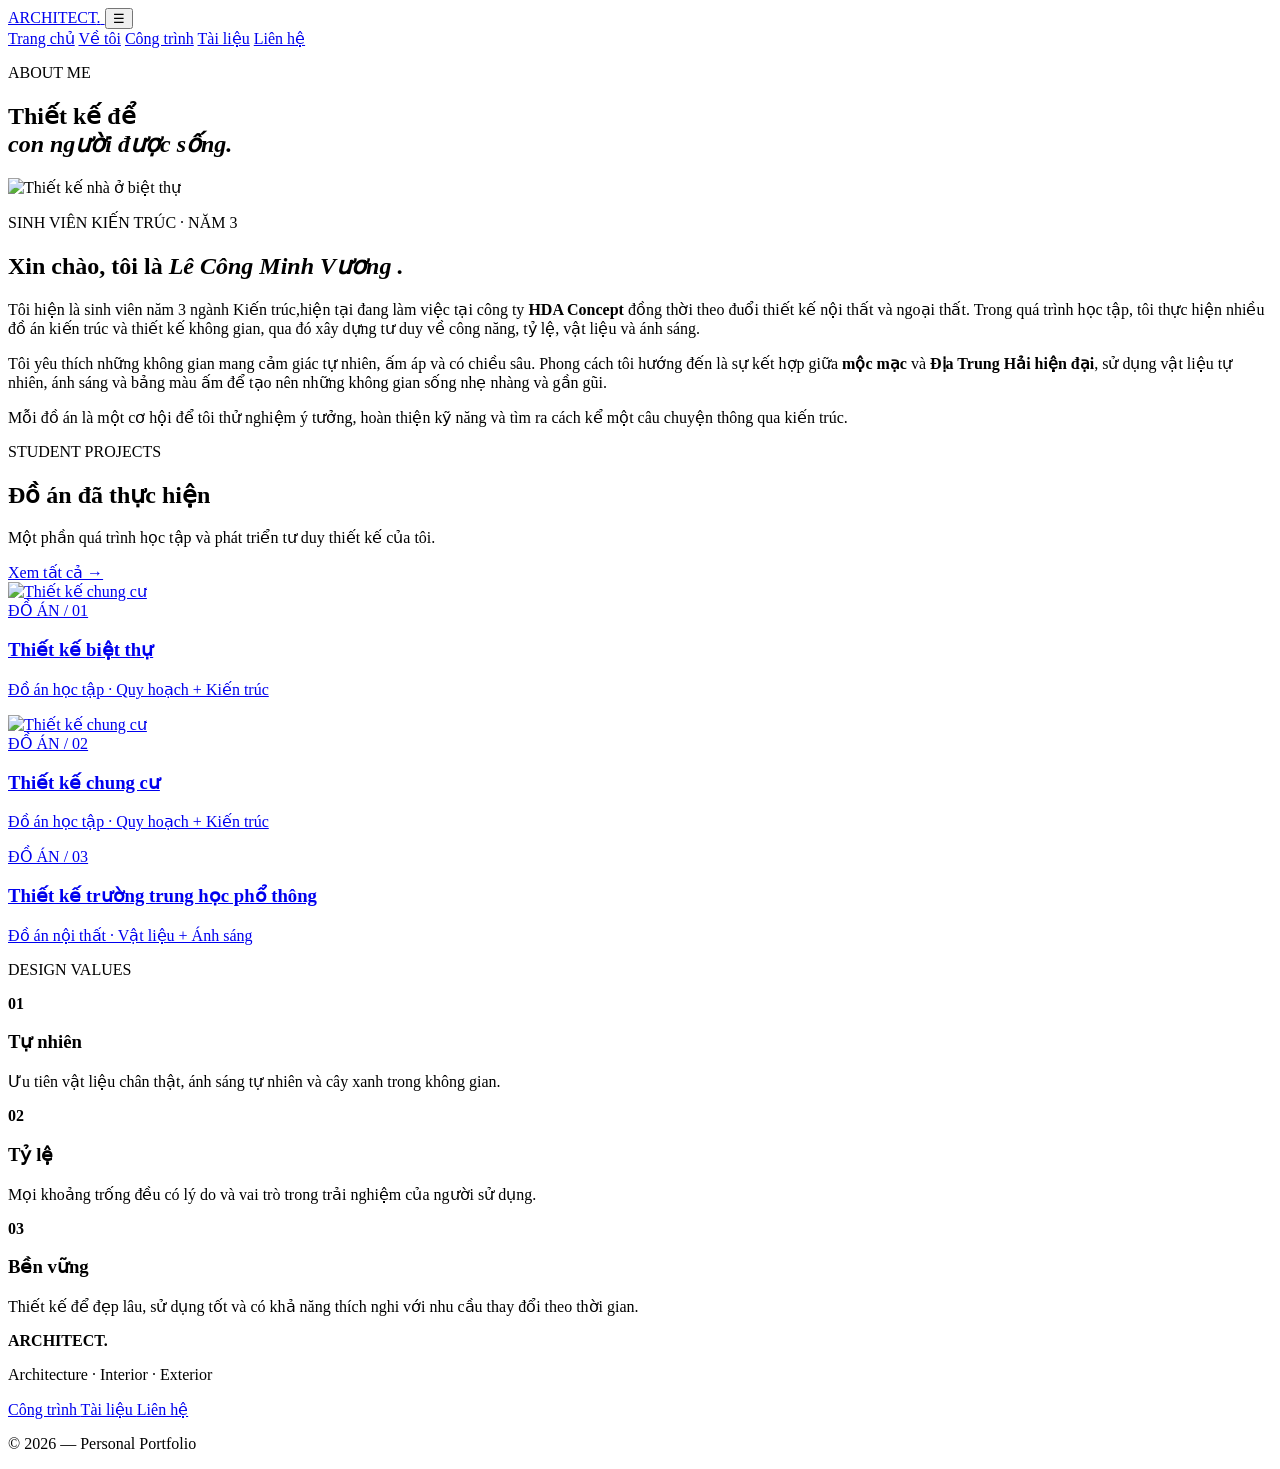
==== about.html @ 6e738398 "Add files via upload" ====
<!DOCTYPE html>
<html lang="vi">
<head>
  <meta charset="UTF-8">
  <meta name="viewport" content="width=device-width, initial-scale=1.0">
  <title>Về tôi — ARCHITECT</title>

  <link rel="preconnect" href="https://fonts.googleapis.com">
  <link rel="preconnect" href="https://fonts.gstatic.com" crossorigin>
  <link href="https://fonts.googleapis.com/css2?family=DM+Sans:wght@400;500;600&family=Playfair+Display:wght@400;500;600&display=swap" rel="stylesheet">

  <link rel="stylesheet" href="css/style.css">
</head>

<body>

<header class="site-header">

  <a class="brand" href="index.html">
    ARCHITECT<span>.</span>
  </a>

  <button class="menu-toggle">☰</button>

  <nav>
    <a href="index.html">Trang chủ</a>
    <a href="about.html" class="active">Về tôi</a>
    <a href="projects.html">Công trình</a>
    <a href="documents.html">Tài liệu</a>
    <a href="contact.html">Liên hệ</a>
  </nav>

</header>


<main>

<!-- =========================
     ABOUT HERO
========================= -->

<section class="page-hero">

  <p class="eyebrow">
    ABOUT ME
  </p>

  <h1>
    Thiết kế để<br>
    <em>con người được sống.</em>
  </h1>

</section>


<!-- =========================
     GIỚI THIỆU
========================= -->

<section class="about-layout section">

  <div class="image image-4">
  <img src="images/anh-chan-dung.png" alt="Thiết kế nhà ở biệt thự">
</div>


  <div>

    <p class="eyebrow">
      SINH VIÊN KIẾN TRÚC · NĂM 3
    </p>

    <h2>
      Xin chào, tôi là
      <em>Lê Công Minh Vương .</em>
    </h2>


    <p>
      Tôi hiện là sinh viên năm 3 ngành Kiến trúc,hiện tại đang làm việc tại công ty <strong>HDA Concept</strong>
      đồng thời theo đuổi thiết kế nội thất và ngoại thất.
      Trong quá trình học tập, tôi thực hiện nhiều đồ án
      kiến trúc và thiết kế không gian, qua đó xây dựng
      tư duy về công năng, tỷ lệ, vật liệu và ánh sáng.
    </p>


    <p>
      Tôi yêu thích những không gian mang cảm giác tự nhiên,
      ấm áp và có chiều sâu. Phong cách tôi hướng đến là
      sự kết hợp giữa <strong>mộc mạc</strong> và
      <strong>Địa Trung Hải hiện đại</strong>, sử dụng
      vật liệu tự nhiên, ánh sáng và bảng màu ấm để tạo
      nên những không gian sống nhẹ nhàng và gần gũi.
    </p>


    <p>
      Mỗi đồ án là một cơ hội để tôi thử nghiệm ý tưởng,
      hoàn thiện kỹ năng và tìm ra cách kể một câu chuyện
      thông qua kiến trúc.
    </p>


 
    </div>

  </div>

</section>



<!-- =========================
     ĐỒ ÁN ĐÃ THỰC HIỆN
========================= -->

<section class="academic-projects section">

  <p class="eyebrow">
    STUDENT PROJECTS
  </p>


  <div class="section-head">

    <div>

      <h2>
        Đồ án đã thực hiện
      </h2>

      <p class="page-lead">
        Một phần quá trình học tập và phát triển
        tư duy thiết kế của tôi.
      </p>

    </div>


    <a class="text-link" href="projects.html">
      Xem tất cả →
    </a>

  </div>



  <!-- DANH SÁCH ĐỒ ÁN -->

  <div class="academic-grid">


    <!-- ĐỒ ÁN 01 -->

    <a class="academic-card" href="academic-01.html">
          <div class="image image-4">
  <img src="images-doan/anh-3.png" alt="Thiết kế chung cư">
</div>

      <div class="academic-info">

        <span>
          ĐỒ ÁN / 01
        </span>

        <h3>
          Thiết kế biệt thự
        </h3>

        <p>
          Đồ án học tập · Quy hoạch + Kiến trúc
        </p>

      </div>

    </a>

     

    <!-- ĐỒ ÁN 02 -->

    <a class="academic-card" href="academic-02.html">

      <div class="image image-4">
  <img src="images-doan/phoi-canh-chung-cu.jpeg" alt="Thiết kế chung cư">
</div>

      <div class="academic-info">

        <span>
          ĐỒ ÁN / 02
        </span>

        <h3>
          Thiết kế chung cư
        </h3>

        <p>
          Đồ án học tập · Quy hoạch + Kiến trúc
        </p>

      </div>

    </a>



    <!-- ĐỒ ÁN 03 -->

    <a class="academic-card" href="academic-01.html">

      <div class="image image-3">
      </div>

      <div class="academic-info">

        <span>
          ĐỒ ÁN / 03
        </span>

        <h3>
          Thiết kế trường trung học phổ thông
        </h3>

        <p>
          Đồ án nội thất · Vật liệu + Ánh sáng
        </p>

      </div>

    </a>

  </div>






<!-- =========================
     GIÁ TRỊ THIẾT KẾ
========================= -->

<section class="values section">

  <p class="eyebrow">
    DESIGN VALUES
  </p>


  <div class="value-grid">


    <article>

      <b>01</b>

      <h3>
        Tự nhiên
      </h3>

      <p>
        Ưu tiên vật liệu chân thật,
        ánh sáng tự nhiên và cây xanh
        trong không gian.
      </p>

    </article>



    <article>

      <b>02</b>

      <h3>
        Tỷ lệ
      </h3>

      <p>
        Mọi khoảng trống đều có lý do
        và vai trò trong trải nghiệm
        của người sử dụng.
      </p>

    </article>



    <article>

      <b>03</b>

      <h3>
        Bền vững
      </h3>

      <p>
        Thiết kế để đẹp lâu, sử dụng tốt
        và có khả năng thích nghi với
        nhu cầu thay đổi theo thời gian.
      </p>

    </article>


  </div>

</section>

</main>



<!-- =========================
     FOOTER
========================= -->

<footer>

  <div>

    <strong>
      ARCHITECT<span>.</span>
    </strong>

    <p>
      Architecture · Interior · Exterior
    </p>

  </div>


  <div class="footer-links">

    <a href="projects.html">
      Công trình
    </a>

    <a href="documents.html">
      Tài liệu
    </a>

    <a href="contact.html">
      Liên hệ
    </a>

  </div>


  <p>
    © 2026 — Personal Portfolio
  </p>

</footer>


<script src="js/script.js"></script>

</body>
</html>
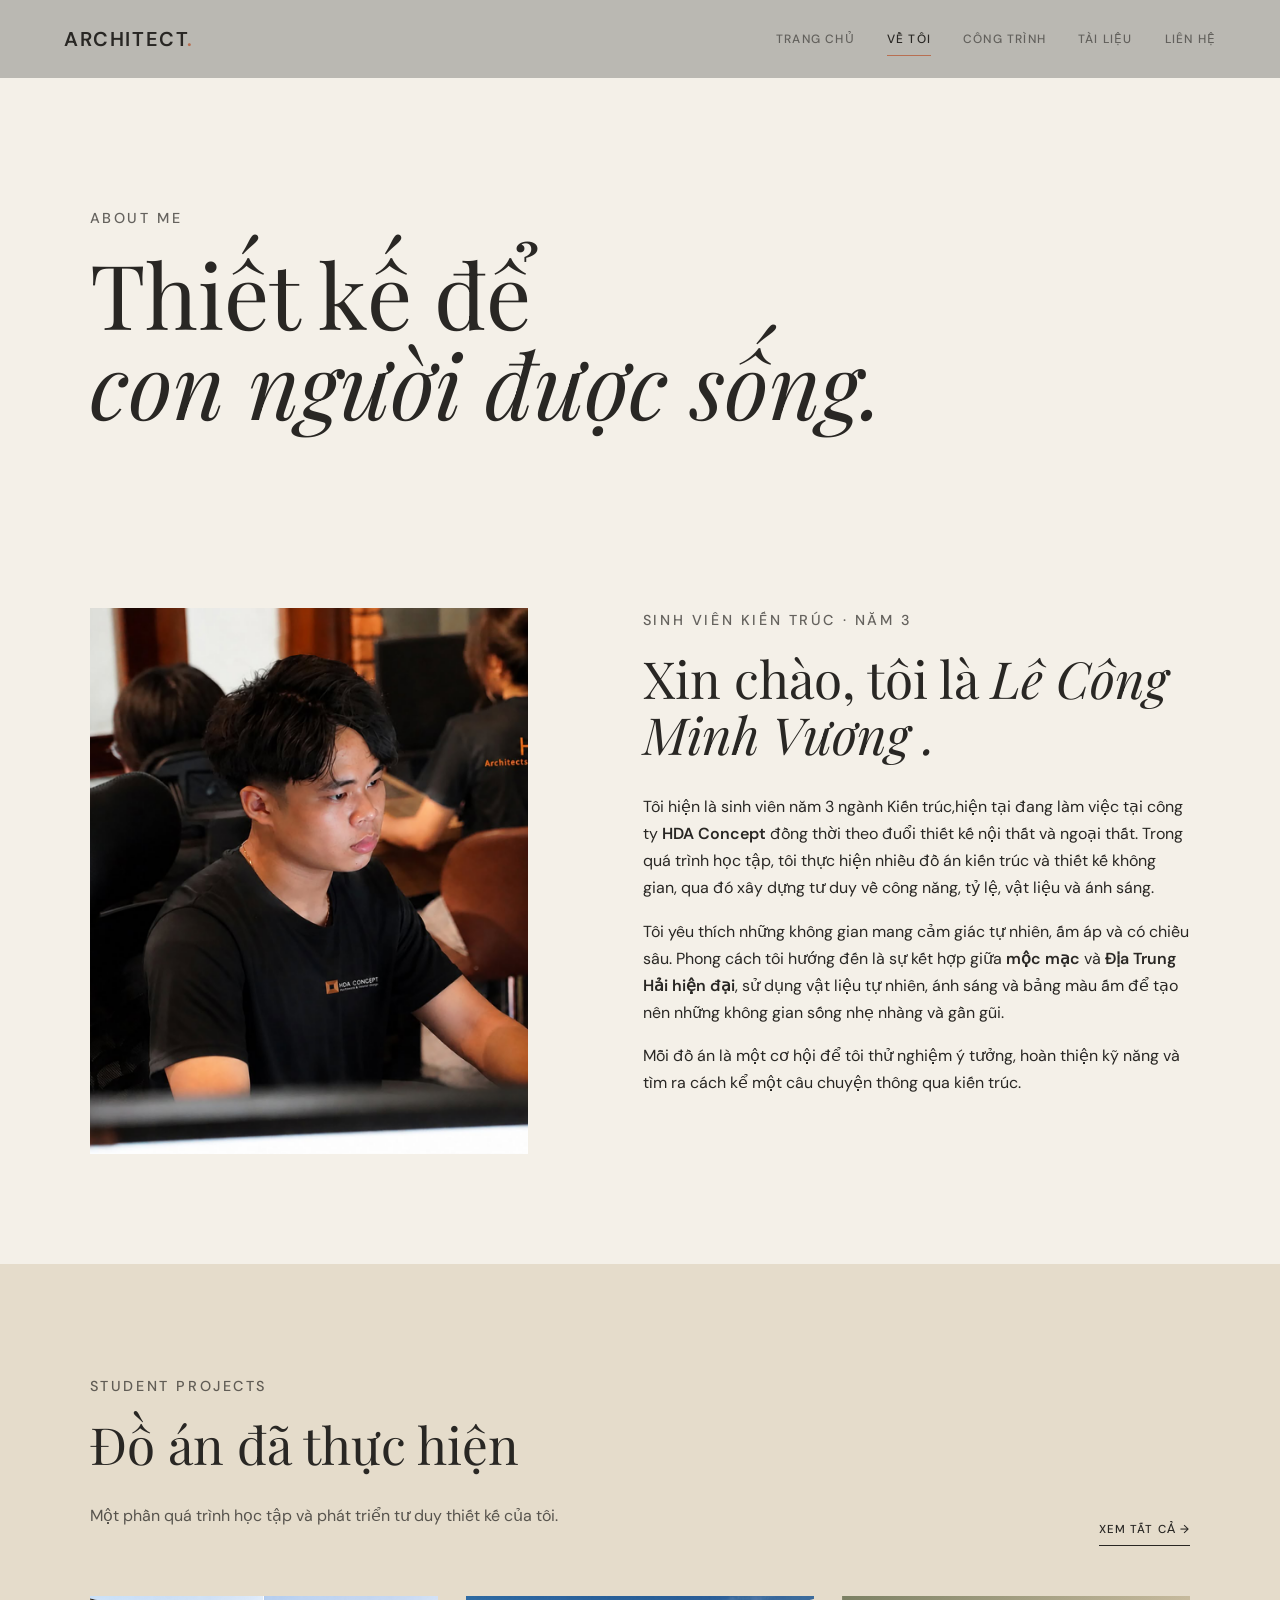
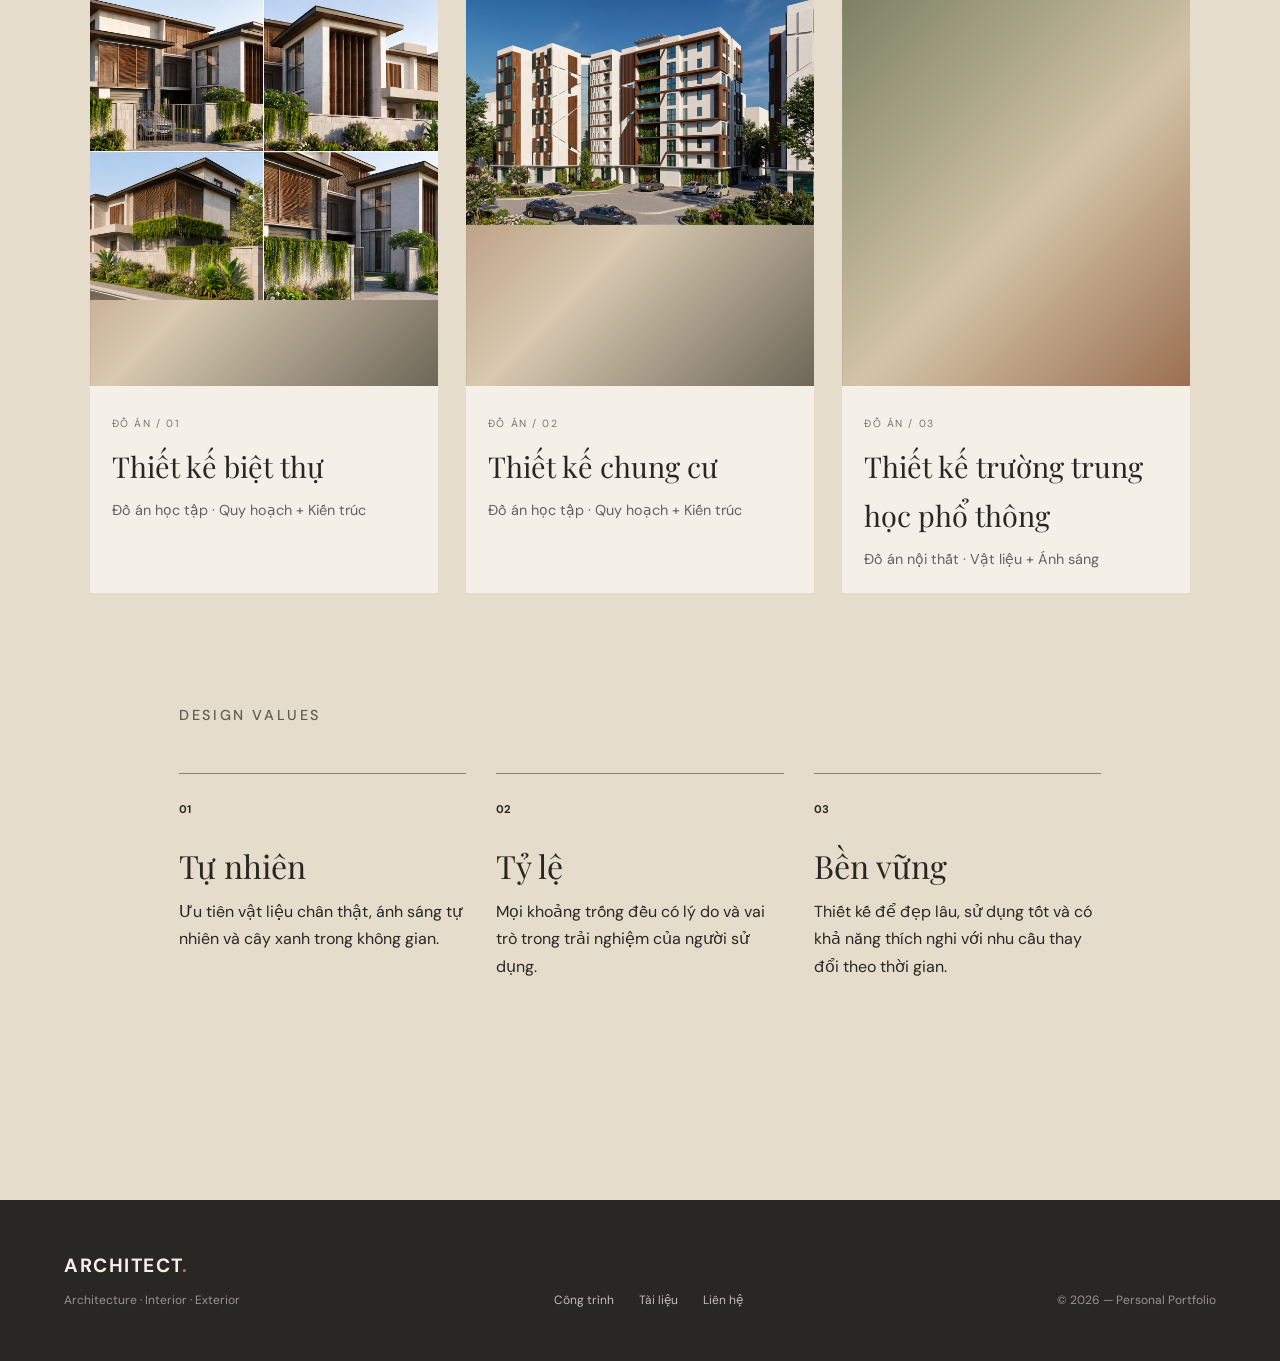
==== commit c7d970ef: "Add files via upload" ====
--- a/about.html
+++ b/about.html
@@ -1,6 +1,19 @@
 <!DOCTYPE html>
 <html lang="vi">
 <head>
+  <!-- Google tag (gtag.js) -->
+<script async src="https://www.googletagmanager.com/gtag/js?id=G-ZCTZKC4E77"></script>
+<script>
+    window.dataLayer = window.dataLayer || [];
+
+    function gtag() {
+        dataLayer.push(arguments);
+    }
+
+    gtag('js', new Date());
+
+    gtag('config', 'G-ZCTZKC4E77');
+</script>
   <meta charset="UTF-8">
   <meta name="viewport" content="width=device-width, initial-scale=1.0">
   <title>Về tôi — ARCHITECT</title>
--- a/css/style.css
+++ b/css/style.css
@@ -0,0 +1,2643 @@
+/* =========================================================
+   ARCHITECT PERSONAL PORTFOLIO
+   Responsive CSS
+   Mobile / Tablet / Laptop / Desktop
+   ========================================================= */
+
+
+/* =========================================================
+   01. RESET
+   ========================================================= */
+
+*,
+*::before,
+*::after {
+  box-sizing: border-box;
+}
+
+html {
+  scroll-behavior: smooth;
+  -webkit-text-size-adjust: 100%;
+}
+
+body {
+  margin: 0;
+  padding: 0;
+
+  background: #f4f0e8;
+  color: #292724;
+
+  font-family: "DM Sans", sans-serif;
+  font-size: 16px;
+  line-height: 1.7;
+
+  overflow-x: hidden;
+}
+
+img {
+  display: block;
+  max-width: 100%;
+}
+
+a {
+  color: inherit;
+  text-decoration: none;
+}
+
+button,
+input,
+textarea {
+  font: inherit;
+}
+
+button {
+  cursor: pointer;
+}
+
+::selection {
+  background: #b86f52;
+  color: #ffffff;
+}
+
+
+/* =========================================================
+   02. GLOBAL CONTAINER
+   ========================================================= */
+
+.section {
+  width: 100%;
+  max-width: 1600px;
+  margin: 0 auto;
+
+  padding: 110px 7vw;
+}
+
+
+/* =========================================================
+   03. HEADER
+   ========================================================= */
+
+.site-header {
+  width: 100%;
+  height: 78px;
+
+  padding: 0 5vw;
+
+  display: flex;
+  align-items: center;
+  justify-content: space-between;
+
+  background: #bab8b2;
+
+  position: relative;
+  z-index: 1000;
+}
+
+.brand {
+  font-family: "DM Sans", sans-serif;
+  font-size: 1.25rem;
+  font-weight: 600;
+
+  letter-spacing: 0.08em;
+  white-space: nowrap;
+}
+
+.brand span {
+  color: #b86f52;
+}
+
+.site-header nav {
+  display: flex;
+  align-items: center;
+  gap: 32px;
+}
+
+.site-header nav a {
+  position: relative;
+
+  font-size: 0.75rem;
+  font-weight: 500;
+
+  text-transform: uppercase;
+  letter-spacing: 0.1em;
+
+  opacity: 0.6;
+
+  transition:
+    opacity 0.3s ease,
+    color 0.3s ease;
+}
+
+.site-header nav a::after {
+  content: "";
+
+  position: absolute;
+  left: 0;
+  bottom: -7px;
+
+  width: 0;
+  height: 1px;
+
+  background: #b86f52;
+
+  transition: width 0.3s ease;
+}
+
+.site-header nav a:hover,
+.site-header nav a.active {
+  opacity: 1;
+}
+
+.site-header nav a:hover::after,
+.site-header nav a.active::after {
+  width: 100%;
+}
+
+.menu-toggle {
+  display: none;
+
+  border: 0;
+  background: transparent;
+
+  color: #292724;
+
+  font-size: 1.6rem;
+
+  padding: 5px;
+}
+
+
+/* =========================================================
+   04. TYPOGRAPHY
+   ========================================================= */
+
+h1,
+h2,
+h3,
+p {
+  margin-top: 0;
+}
+
+h1,
+h2,
+h3 {
+  font-weight: 400;
+}
+
+h2 {
+  font-family: "Playfair Display", serif;
+}
+
+.eyebrow {
+  margin-bottom: 18px;
+
+  font-size: 0.9rem;
+  font-weight: 500;
+
+  letter-spacing: 0.18em;
+  text-transform: uppercase;
+
+  opacity: 0.7;
+  
+}
+
+
+/* =========================================================
+   05. BUTTON
+   ========================================================= */
+
+.button {
+  display: inline-flex;
+  align-items: center;
+  justify-content: center;
+  gap: 28px;
+
+  min-height: 48px;
+
+  padding: 13px 20px;
+
+  border: 1px solid #292724;
+
+  font-size: 0.7rem;
+  font-weight: 500;
+
+  letter-spacing: 0.1em;
+  text-transform: uppercase;
+
+  transition:
+    transform 0.3s ease,
+    background 0.3s ease,
+    color 0.3s ease;
+}
+
+.button:hover {
+  transform: translateY(-3px);
+}
+
+.button.dark {
+  background: #292724;
+  color: #ffffff;
+}
+
+.button.dark:hover {
+  background: #b86f52;
+  border-color: #b86f52;
+}
+
+.button.light {
+  color: #ffffff;
+  border-color: rgba(255, 255, 255, 0.7);
+}
+
+.button.light:hover {
+  background: #ffffff;
+  color: #292724;
+}
+
+
+/* =========================================================
+   06. TEXT LINK
+   ========================================================= */
+
+.text-link {
+  display: inline-block;
+
+  padding-bottom: 5px;
+
+  border-bottom: 1px solid #292724;
+
+  font-size: 0.72rem;
+  font-weight: 500;
+
+  letter-spacing: 0.1em;
+  text-transform: uppercase;
+
+  transition:
+    color 0.3s ease,
+    border-color 0.3s ease;
+}
+
+.text-link:hover {
+  color: #b86f52;
+  border-color: #b86f52;
+}
+
+
+/* =========================================================
+   07. HOME HERO
+   ========================================================= */
+
+.hero {
+  width: 100%;
+  min-height: calc(100svh - 78px);
+
+  position: relative;
+
+  display: flex;
+  align-items: flex-end;
+
+  overflow: hidden;
+
+  background-image:
+    linear-gradient(
+      rgba(35, 30, 24, 0.38),
+      rgba(35, 30, 24, 0.38)
+    ),
+    url("../images/anh-bia.png");
+
+  background-size: cover;
+  background-position: center center;
+  background-repeat: no-repeat;
+}
+
+.hero::before {
+  content: "";
+
+  position: absolute;
+  inset: 0;
+
+  background:
+    radial-gradient(
+      circle at 75% 35%,
+      rgba(255,255,255,0.18),
+      transparent 30%
+    );
+}
+
+.hero::after {
+  content: "";
+
+  position: absolute;
+  inset: 0;
+
+  background:
+    linear-gradient(
+      90deg,
+      rgba(20,18,15,0.58),
+      rgba(20,18,15,0.1) 70%
+    );
+}
+
+.hero-overlay {
+  position: absolute;
+  inset: 0;
+}
+
+.hero-content {
+  position: relative;
+  z-index: 2;
+
+  width: min(850px, 100%);
+
+  padding:
+    clamp(60px, 9vw, 140px)
+    7vw;
+    text-align: center;
+    line-height: 1.35 !important;
+  letter-spacing: -0.02em;
+  text-align: center;
+}
+
+.hero-content .eyebrow {
+  color: #ffffff;
+}
+
+.hero h1 {
+  margin-bottom: 28px;
+
+  font-family: "Playfair Display", serif;
+
+  font-size: clamp(
+    3.2rem,
+    7vw,
+    7rem
+  );
+
+  line-height: 0.98;
+
+  color: #ffffff;
+}
+
+.hero h1 em {
+  font-style: italic;
+}
+
+.hero-text {
+  max-width: 560px;
+
+  margin-bottom: 34px;
+
+  color: #ffffff;
+
+  font-size: clamp(
+    0.95rem,
+    1.5vw,
+    1.08rem
+  );
+   text-align: center;
+}
+
+.hero-scroll {
+  position: absolute;
+  right: 5vw;
+  bottom: 35px;
+
+  z-index: 3;
+
+  color: #ffffff;
+
+  font-size: 0.62rem;
+
+  letter-spacing: 0.15em;
+}
+
+
+/* =========================================================
+   08. INTRO
+   ========================================================= */
+
+.intro {
+  display: grid;
+
+  grid-template-columns:
+    minmax(0, 1.3fr)
+    minmax(280px, 0.8fr);
+
+  gap: clamp(50px, 10vw, 150px);
+}
+
+.intro h2 {
+  margin-bottom: 0;
+
+  font-size: clamp(
+    2.3rem,
+    4vw,
+    4.5rem
+  );
+
+  line-height: 1.1;
+}
+
+.intro-copy {
+  padding-top: 40px;
+}
+
+.intro-copy p {
+  max-width: 540px;
+
+  font-size: 1rem;
+}
+
+
+/* =========================================================
+   09. SECTION HEADER
+   ========================================================= */
+
+.section-head {
+  display: flex;
+  align-items: flex-end;
+  justify-content: space-between;
+
+  gap: 30px;
+
+  margin-bottom: 50px;
+}
+
+.section-head h2 {
+  margin-bottom: 0;
+
+  font-size: clamp(
+    2.2rem,
+    4vw,
+    4rem
+  );
+
+  line-height: 1.1;
+}
+
+
+/* =========================================================
+   10. PROJECT CARDS
+   ========================================================= */
+
+.project-grid {
+  display: grid;
+
+  grid-template-columns:
+    minmax(0, 1.4fr)
+    minmax(260px, 0.8fr);
+
+  gap: 50px 28px;
+}
+
+.project-card {
+  display: block;
+
+  overflow: hidden;
+}
+
+.project-card.large {
+  grid-row: span 2;
+}
+
+.image {
+  width: 100%;
+  min-height: 380px;
+
+  background-size: cover;
+  background-position: center;
+
+  transition:
+    transform 0.7s ease;
+}
+
+.project-card:hover .image,
+.portfolio-card:hover .image,
+.academic-card:hover .image {
+  transform: scale(1.025);
+}
+
+.project-card.large .image {
+  min-height: 700px;
+}
+
+.image-1 {
+  background-image:
+    linear-gradient(
+      135deg,
+      #6b6255,
+      #c9b79c 55%,
+      #8d775e
+    );
+}
+
+.image-2 {
+  background-image:
+    linear-gradient(
+      135deg,
+      #d6c6aa,
+      #9c856c 55%,
+      #51493f
+    );
+}
+
+.image-3 {
+  background-image:
+    linear-gradient(
+      135deg,
+      #7b8063,
+      #d3c4a7 55%,
+      #9b6f51
+    );
+}
+
+.image-4 {
+  background-image:
+    linear-gradient(
+      135deg,
+      #9c7054,
+      #d8c9b0 55%,
+      #6d6658
+    );
+}
+
+.project-info {
+  padding: 18px 0;
+}
+
+.project-info span {
+  font-size: 0.65rem;
+  letter-spacing: 0.15em;
+  opacity: 0.6;
+}
+
+.project-info h3 {
+  margin: 5px 0;
+
+  font-family: "Playfair Display", serif;
+
+  font-size: clamp(
+    1.5rem,
+    2vw,
+    2rem
+  );
+}
+
+.project-info p {
+  margin-bottom: 0;
+
+  opacity: 0.7;
+}
+
+
+/* =========================================================
+   11. STATEMENT
+   ========================================================= */
+
+.statement {
+  padding: clamp(90px, 12vw, 170px) 7vw;
+
+  background: #7c8063;
+
+  color: #f4f0e8;
+
+  text-align: center;
+
+  font-family: "Playfair Display", serif;
+
+  font-size: clamp(2rem, 4vw, 4.2rem);
+
+  line-height: 1.25;
+}
+/* =========================================================
+   12. MATERIALS
+   ========================================================= */
+
+.materials {
+  display: grid;
+
+  grid-template-columns:
+    minmax(0, 1fr)
+    minmax(0, 1fr);
+
+  gap: clamp(50px, 8vw, 130px);
+
+  align-items: center;
+}
+
+.materials h2 {
+  margin-bottom: 30px;
+
+  font-size: clamp(
+    2.3rem,
+    4vw,
+    4.2rem
+  );
+
+  line-height: 1.1;
+}
+
+.materials-text p:not(.eyebrow) {
+  max-width: 540px;
+
+  margin-bottom: 35px;
+}
+
+.material-image {
+  width: 100%;
+  min-height: 600px;
+
+  background:
+    linear-gradient(
+      145deg,
+      #b86f52,
+      #d7c4a4 55%,
+      #777d61
+    );
+}
+
+
+/* =========================================================
+   13. CTA
+   ========================================================= */
+
+.contact-cta {
+  padding:
+    clamp(90px, 12vw, 160px)
+    7vw;
+
+  text-align: center;
+
+  background: #d8c7ad;
+}
+
+.contact-cta h2 {
+  margin-bottom: 35px;
+
+  font-family: "Playfair Display", serif;
+
+  font-size: clamp(
+    2.5rem,
+    5vw,
+    5rem
+  );
+
+  line-height: 1.1;
+}
+
+
+/* =========================================================
+   14. PAGE HERO
+   ========================================================= */
+
+.page-hero {
+  width: 100%;
+  max-width: 1600px;
+
+  margin: 0 auto;
+
+  padding:
+    clamp(80px, 10vw, 140px)
+    7vw
+    70px;
+}
+
+.page-hero h1 {
+  margin: 0;
+
+  font-family: "Playfair Display", serif;
+
+  font-size: clamp(
+    3.2rem,
+    7vw,
+    6.5rem
+  );
+
+  line-height: 1;
+
+  max-width: 1100px;
+}
+
+.page-hero.compact {
+  padding-bottom: 60px;
+}
+
+.page-lead {
+  max-width: 650px;
+
+  margin-top: 30px;
+
+  font-size: 1rem;
+
+  opacity: 0.75;
+}
+
+
+/* =========================================================
+   15. ABOUT
+   ========================================================= */
+
+.about-layout {
+  display: grid;
+
+  grid-template-columns:
+    minmax(280px, 0.8fr)
+    minmax(0, 1fr);
+
+  gap: clamp(50px, 9vw, 140px);
+
+  align-items: start;
+}
+
+.portrait {
+  width: 100%;
+  min-height: 650px;
+
+  background:
+    linear-gradient(
+      145deg,
+      #a18c73,
+      #d7c7ae 60%,
+      #73745e
+    );
+}
+
+.about-layout h2 {
+  margin-bottom: 30px;
+
+  font-family: "Playfair Display", serif;
+
+  font-size: clamp(
+    2.4rem,
+    4vw,
+    4rem
+  );
+
+  line-height: 1.1;
+}
+
+.about-layout p {
+  max-width: 650px;
+}
+
+.about-layout strong {
+  font-weight: 600;
+}
+
+.stats {
+  display: flex;
+
+  flex-wrap: wrap;
+
+  gap: 35px;
+
+  margin-top: 50px;
+}
+
+.stats > div {
+  min-width: 120px;
+}
+
+.stats strong {
+  display: block;
+
+  font-family: "Playfair Display", serif;
+
+  font-size: 2rem;
+  font-weight: 400;
+}
+
+.stats span {
+  display: block;
+
+  font-size: 0.65rem;
+
+  text-transform: uppercase;
+  letter-spacing: 0.1em;
+
+  opacity: 0.65;
+}
+
+
+/* =========================================================
+   16. STUDENT PROJECTS
+   ========================================================= */
+
+.academic-projects {
+  background: #e5dccb;
+}
+
+.academic-grid {
+  display: grid;
+
+  grid-template-columns:
+    repeat(3, minmax(0, 1fr));
+
+  gap: 28px;
+
+  margin-top: 40px;
+}
+
+.academic-card {
+  display: block;
+
+  background: #f4f0e8;
+
+  overflow: hidden;
+}
+
+.academic-card .image {
+  min-height: 390px;
+}
+
+.academic-info {
+  padding: 22px;
+}
+
+.academic-info span {
+  font-size: 0.65rem;
+
+  letter-spacing: 0.15em;
+
+  opacity: 0.6;
+}
+
+.academic-info h3 {
+  margin: 7px 0;
+
+  font-family: "Playfair Display", serif;
+
+  font-size: 1.8rem;
+}
+
+.academic-info p {
+  margin: 0;
+
+  font-size: 0.9rem;
+
+  opacity: 0.7;
+}
+
+.upload-note {
+  margin-top: 35px;
+
+  padding: 20px;
+
+  border-left: 2px solid #b86f52;
+
+  background: #f0e8da;
+
+  font-size: 0.85rem;
+}
+
+.upload-note code {
+  padding: 2px 5px;
+
+  background: #e2d6c3;
+}
+
+
+/* =========================================================
+   17. VALUES
+   ========================================================= */
+
+.values {
+  background: #e5dccb;
+}
+
+.value-grid {
+  display: grid;
+
+  grid-template-columns:
+    repeat(3, minmax(0, 1fr));
+
+  gap: 30px;
+
+  margin-top: 45px;
+}
+
+.value-grid article {
+  padding-top: 20px;
+
+  border-top: 1px solid #8d8372;
+}
+
+.value-grid b {
+  font-size: 0.7rem;
+}
+
+.value-grid h3 {
+  margin: 18px 0 5px;
+
+  font-family: "Playfair Display", serif;
+
+  font-size: 2rem;
+}
+
+.value-grid p {
+  max-width: 400px;
+
+  margin-bottom: 0;
+}
+
+
+/* =========================================================
+   18. PORTFOLIO
+   ========================================================= */
+
+.filters {
+  display: flex;
+
+  flex-wrap: wrap;
+
+  gap: 10px;
+
+  margin-bottom: 50px;
+}
+
+.filter {
+  padding: 10px 18px;
+
+  border: 1px solid #aaa08e;
+
+  background: transparent;
+
+  color: #292724;
+
+  font-size: 0.68rem;
+
+  letter-spacing: 0.1em;
+
+  text-transform: uppercase;
+
+  transition:
+    background 0.3s ease,
+    color 0.3s ease;
+}
+
+.filter:hover,
+.filter.active {
+  background: #292724;
+  color: #ffffff;
+}
+
+.portfolio-grid {
+  display: grid;
+
+  grid-template-columns:
+    repeat(2, minmax(0, 1fr));
+
+  gap: 65px 30px;
+}
+
+.portfolio-card {
+  display: block;
+
+  overflow: hidden;
+}
+
+.portfolio-card .image {
+  min-height: 470px;
+}
+
+.portfolio-card h3 {
+  margin: 5px 0;
+
+  font-family: "Playfair Display", serif;
+
+  font-size: 2rem;
+}
+
+.portfolio-card p {
+  margin: 0;
+
+  opacity: 0.7;
+}
+
+.portfolio-card small {
+  font-size: 0.65rem;
+
+  letter-spacing: 0.15em;
+
+  opacity: 0.6;
+}
+
+
+/* =========================================================
+   19. PROJECT DETAIL
+   ========================================================= */
+
+.detail-hero {
+  width: 100%;
+  min-height: 75svh;
+
+  display: flex;
+  align-items: flex-end;
+
+  position: relative;
+
+  padding: clamp(50px, 8vw, 120px) 7vw;
+
+  color: #ffffff;
+
+  overflow: hidden;
+
+  background-size: cover;
+  background-position: center;
+}
+
+.detail-hero::after {
+  content: "";
+
+  position: absolute;
+  inset: 0;
+
+  background:
+    linear-gradient(
+      transparent 20%,
+      rgba(20,15,10,0.7)
+    );
+}
+
+.detail-hero > div {
+  position: relative;
+
+  z-index: 2;
+}
+
+.detail-hero h1 {
+  margin: 0;
+
+  font-family: "Playfair Display", serif;
+
+  font-size: clamp(
+    4rem,
+    9vw,
+    9rem
+  );
+
+  line-height: 0.95;
+}
+
+.detail-intro {
+  display: grid;
+
+  grid-template-columns:
+    minmax(0, 1fr)
+    minmax(0, 1fr);
+
+  gap: clamp(50px, 10vw, 150px);
+}
+
+.detail-intro h2 {
+  font-family: "Playfair Display", serif;
+
+  font-size: clamp(
+    2.4rem,
+    4vw,
+    4rem
+  );
+
+  line-height: 1.1;
+}
+
+.detail-gallery {
+  display: grid;
+
+  grid-template-columns:
+    repeat(2, minmax(0, 1fr));
+
+  gap: 25px;
+}
+
+.detail-gallery .image {
+  min-height: 500px;
+}
+
+.detail-gallery .image:first-child {
+  grid-column: span 2;
+
+  min-height: 650px;
+}
+
+.specs {
+  display: grid;
+
+  grid-template-columns:
+    repeat(4, minmax(0, 1fr));
+
+  gap: 25px;
+
+  border-top: 1px solid #aaa08e;
+}
+
+.specs div {
+  display: flex;
+  flex-direction: column;
+
+  gap: 8px;
+}
+
+.specs span {
+  font-size: 0.65rem;
+
+  letter-spacing: 0.14em;
+
+  opacity: 0.6;
+}
+
+.specs strong {
+  font-family: "Playfair Display", serif;
+
+  font-size: 1.25rem;
+
+  font-weight: 400;
+}
+
+
+/* =========================================================
+   20. DOCUMENTS
+   ========================================================= */
+
+.doc-grid {
+  display: grid;
+
+  grid-template-columns:
+    repeat(3, minmax(0, 1fr));
+
+  gap: 25px;
+}
+
+.doc-card {
+  min-height: 280px;
+
+  display: flex;
+  flex-direction: column;
+
+  padding: 35px;
+
+  border: 1px solid #b8ad9b;
+
+  background: rgba(255,255,255,0.08);
+}
+
+.doc-card span {
+  font-size: 0.65rem;
+
+  letter-spacing: 0.15em;
+
+  opacity: 0.6;
+}
+
+.doc-card h3 {
+  margin: 25px 0 10px;
+
+  font-family: "Playfair Display", serif;
+
+  font-size: 1.8rem;
+}
+
+.doc-card p {
+  opacity: 0.7;
+}
+
+.doc-card a {
+  width: max-content;
+
+  margin-top: auto;
+
+  padding-bottom: 4px;
+
+  border-bottom: 1px solid #292724;
+
+  font-size: 0.7rem;
+
+  letter-spacing: 0.1em;
+
+  text-transform: uppercase;
+}
+
+.doc-card a:hover {
+  color: #b86f52;
+
+  border-color: #b86f52;
+}
+
+.notice {
+  margin-top: 40px;
+
+  padding: 20px;
+
+  background: #e5dccb;
+
+  font-size: 0.85rem;
+}
+
+
+/* =========================================================
+   21. CONTACT
+   ========================================================= */
+
+.contact-layout {
+  display: grid;
+
+  grid-template-columns:
+    minmax(0, 1fr)
+    minmax(0, 1fr);
+
+  gap: clamp(50px, 10vw, 150px);
+}
+
+.contact-layout h2 {
+  margin-bottom: 0;
+
+  font-family: "Playfair Display", serif;
+
+  font-size: clamp(
+    2.4rem,
+    4vw,
+    4.2rem
+  );
+
+  line-height: 1.1;
+}
+
+.contact-info {
+  margin-top: 60px;
+}
+
+.contact-info p {
+  margin: 25px 0;
+}
+
+.contact-info span {
+  display: block;
+
+  margin-bottom: 5px;
+
+  font-size: 0.65rem;
+
+  letter-spacing: 0.15em;
+
+  opacity: 0.55;
+}
+
+.contact-layout form {
+  display: flex;
+  flex-direction: column;
+
+  gap: 25px;
+}
+
+.contact-layout label {
+  font-size: 0.72rem;
+
+  letter-spacing: 0.08em;
+
+  text-transform: uppercase;
+}
+
+.contact-layout input,
+.contact-layout textarea {
+  width: 100%;
+
+  display: block;
+
+  margin-top: 8px;
+
+  padding: 14px 0;
+
+  border: 0;
+  border-bottom: 1px solid #9d9485;
+
+  outline: none;
+
+  background: transparent;
+
+  color: #292724;
+
+  font-size: 1rem;
+}
+
+.contact-layout textarea {
+  min-height: 120px;
+
+  resize: vertical;
+}
+
+.contact-layout input:focus,
+.contact-layout textarea:focus {
+  border-color: #b86f52;
+}
+
+
+/* =========================================================
+   22. FOOTER
+   ========================================================= */
+
+footer {
+  width: 100%;
+
+  padding:
+    50px 5vw;
+
+  display: flex;
+  align-items: flex-end;
+  justify-content: space-between;
+
+  gap: 30px;
+
+  background: #292724;
+
+  color: #f4f0e8;
+
+  font-size: 0.75rem;
+}
+
+footer strong {
+  font-size: 1.2rem;
+
+  letter-spacing: 0.08em;
+}
+
+footer strong span {
+  color: #b86f52;
+}
+
+footer p {
+  margin: 8px 0 0;
+
+  opacity: 0.55;
+}
+
+.footer-links {
+  display: flex;
+
+  flex-wrap: wrap;
+
+  gap: 25px;
+}
+
+.footer-links a {
+  opacity: 0.75;
+
+  transition: opacity 0.3s ease;
+}
+
+.footer-links a:hover {
+  opacity: 1;
+
+  color: #d8c7ad;
+}
+
+
+/* =========================================================
+   23. LARGE DESKTOP
+   1600px+
+   ========================================================= */
+
+@media (min-width: 1600px) {
+
+  .site-header {
+    padding-left: 6vw;
+    padding-right: 6vw;
+  }
+
+  .section,
+  .page-hero {
+    padding-left: 8vw;
+    padding-right: 8vw;
+  }
+
+  .hero-content {
+    padding-left: 8vw;
+  }
+
+}
+
+
+/* =========================================================
+   24. LAPTOP
+   1024px - 1199px
+   ========================================================= */
+
+@media (max-width: 1199px) {
+
+  .site-header nav {
+    gap: 22px;
+  }
+
+  .section {
+    padding-top: 90px;
+    padding-bottom: 90px;
+  }
+
+  .project-card.large .image {
+    min-height: 600px;
+  }
+
+  .materials {
+    gap: 50px;
+  }
+
+  .material-image {
+    min-height: 520px;
+  }
+
+}
+
+
+/* =========================================================
+   25. TABLET
+   768px - 1023px
+   ========================================================= */
+
+@media (max-width: 1023px) {
+
+  .site-header {
+    height: 72px;
+  }
+
+  .site-header nav {
+    gap: 18px;
+  }
+
+  .site-header nav a {
+    font-size: 0.68rem;
+  }
+
+  .hero {
+    min-height: calc(100svh - 72px);
+  }
+
+  .hero h1 {
+    font-size: clamp(
+      3rem,
+      8vw,
+      5.5rem
+    );
+  }
+
+  .section {
+    padding:
+      80px 6vw;
+  }
+
+  .intro {
+    grid-template-columns: 1fr 1fr;
+
+    gap: 50px;
+  }
+
+  .project-grid {
+    gap: 30px 20px;
+  }
+
+  .project-card.large .image {
+    min-height: 520px;
+  }
+
+  .image {
+    min-height: 330px;
+  }
+
+  .materials {
+    grid-template-columns: 1fr 1fr;
+  }
+
+  .material-image {
+    min-height: 450px;
+  }
+
+  .about-layout {
+    grid-template-columns: 0.8fr 1fr;
+
+    gap: 50px;
+  }
+
+  .portrait {
+    min-height: 520px;
+  }
+
+  .academic-grid {
+    grid-template-columns:
+      repeat(2, minmax(0, 1fr));
+  }
+
+  .value-grid {
+    grid-template-columns:
+      repeat(3, minmax(0, 1fr));
+
+    gap: 20px;
+  }
+
+  .portfolio-grid {
+    gap: 45px 20px;
+  }
+
+  .portfolio-card .image {
+    min-height: 400px;
+  }
+
+  .doc-grid {
+    grid-template-columns:
+      repeat(2, minmax(0, 1fr));
+  }
+
+  .detail-gallery .image {
+    min-height: 400px;
+  }
+
+}
+
+
+/* =========================================================
+   26. MOBILE
+   <= 767px
+   ========================================================= */
+
+@media (max-width: 767px) {
+
+  /* HEADER */
+
+  .site-header {
+    height: 68px;
+
+    padding:
+      0 6vw;
+  }
+
+  .brand {
+    font-size: 1.05rem;
+  }
+
+  @media (max-width: 767px) {
+
+  .site-header {
+    height: 68px;
+    padding: 0 4vw;
+  }
+
+  .brand {
+    font-size: 0.9rem;
+  }
+
+  /* ẨN NÚT 3 GẠCH */
+  .menu-toggle {
+    display: none;
+  }
+
+  /* HIỆN MENU RA NGOÀI */
+  .site-header nav {
+    display: flex;
+
+    position: static;
+
+    flex-direction: row;
+
+    align-items: center;
+
+    justify-content: flex-end;
+
+    gap: 14px;
+
+    padding: 0;
+
+    background: transparent;
+
+    border: none;
+
+    box-shadow: none;
+
+    white-space: nowrap;
+  }
+
+  .site-header nav a {
+    font-size: 0.55rem;
+
+    letter-spacing: 0.04em;
+
+    opacity: 0.7;
+  }
+
+  .site-header nav a::after {
+    bottom: -4px;
+  }
+}
+
+  .site-header nav.open {
+    display: flex;
+  }
+
+  .site-header nav a {
+    font-size: 0.72rem;
+  }
+
+
+  /* GLOBAL */
+
+  .section {
+    padding:
+      65px 6vw;
+  }
+
+
+  /* HERO */
+
+  .hero {
+    min-height:
+      calc(100svh - 68px);
+
+    align-items: flex-end;
+  }
+
+  .hero-content {
+    padding:
+      70px 6vw 90px;
+  }
+
+  .hero h1 {
+    margin-bottom: 22px;
+
+    font-size:
+      clamp(2.8rem, 14vw, 4.2rem);
+
+    line-height: 0.98;
+  }
+
+  .hero-text {
+    margin-bottom: 28px;
+
+    font-size: 0.92rem;
+  }
+
+  .hero-scroll {
+    display: none;
+  }
+
+  .button {
+    width: auto;
+
+    min-height: 48px;
+
+    padding:
+      13px 17px;
+
+    font-size: 0.65rem;
+  }
+
+
+  /* INTRO */
+
+  .intro {
+    grid-template-columns: 1fr;
+
+    gap: 20px;
+  }
+
+  .intro h2 {
+    font-size:
+      clamp(2.2rem, 11vw, 3.2rem);
+  }
+
+  .intro-copy {
+    padding-top: 10px;
+  }
+
+
+  /* SECTION HEADER */
+
+  .section-head {
+    flex-direction: column;
+
+    align-items: flex-start;
+
+    gap: 20px;
+
+    margin-bottom: 35px;
+  }
+
+  .section-head h2 {
+    font-size:
+      clamp(2rem, 10vw, 3rem);
+  }
+
+
+  /* PROJECT GRID */
+
+  .project-grid {
+    grid-template-columns: 1fr;
+
+    gap: 35px;
+  }
+
+  .project-card.large {
+    grid-row: auto;
+  }
+
+  .project-card .image,
+  .project-card.large .image {
+    min-height:
+      70vw;
+
+    max-height: 520px;
+  }
+
+
+  /* STATEMENT */
+
+  .statement {
+    padding:
+      85px 6vw;
+
+    font-size:
+      clamp(1.8rem, 9vw, 2.8rem);
+  }
+
+
+  /* MATERIALS */
+
+  .materials {
+    grid-template-columns: 1fr;
+
+    gap: 40px;
+  }
+
+  .materials h2 {
+    font-size:
+      clamp(2.2rem, 10vw, 3.2rem);
+  }
+
+  .material-image {
+    min-height:
+      75vw;
+
+    max-height: 500px;
+  }
+
+
+  /* CTA */
+
+  .contact-cta {
+    padding:
+      85px 6vw;
+  }
+
+  .contact-cta h2 {
+    font-size:
+      clamp(2.2rem, 10vw, 3.3rem);
+  }
+
+
+  /* PAGE HERO */
+
+  .page-hero {
+    padding:
+      75px 6vw 50px;
+  }
+
+  .page-hero h1 {
+    font-size:
+      clamp(2.8rem, 13vw, 4.2rem);
+  }
+
+  .page-lead {
+    font-size: 0.92rem;
+  }
+
+
+  /* ABOUT */
+
+  .about-layout {
+    grid-template-columns: 1fr;
+
+    gap: 40px;
+  }
+
+  .portrait {
+    min-height:
+      100vw;
+
+    max-height: 600px;
+  }
+
+  .about-layout h2 {
+    font-size:
+      clamp(2.2rem, 10vw, 3.2rem);
+  }
+
+  .about-layout p {
+    font-size: 0.94rem;
+  }
+
+  .stats {
+    gap: 25px;
+
+    margin-top: 35px;
+  }
+
+  .stats > div {
+    min-width: 100px;
+  }
+
+  .stats strong {
+    font-size: 1.8rem;
+  }
+
+
+  /* STUDENT PROJECTS */
+
+  .academic-grid {
+    grid-template-columns: 1fr;
+
+    gap: 25px;
+  }
+
+ .academic-card .image img {
+    width: 100%;
+    height: 100%;
+    display: block;
+
+    object-fit: cover;
+    object-position: center;
+    transform: scale(1.03);
+}
+  .academic-info {
+    padding: 18px;
+  }
+
+  .academic-info h3 {
+    font-size: 1.55rem;
+  }
+
+
+  /* VALUES */
+
+  .value-grid {
+    grid-template-columns: 1fr;
+
+    gap: 35px;
+  }
+
+  .value-grid h3 {
+    font-size: 1.7rem;
+  }
+
+
+  /* FILTERS */
+
+  .filters {
+    gap: 7px;
+
+    margin-bottom: 35px;
+  }
+
+  .filter {
+    padding:
+      9px 12px;
+
+    font-size: 0.61rem;
+  }
+
+
+  /* PORTFOLIO */
+
+  .portfolio-grid {
+    grid-template-columns: 1fr;
+
+    gap: 45px;
+  }
+
+  .portfolio-card .image {
+    min-height:
+      70vw;
+
+    max-height: 520px;
+  }
+
+  .portfolio-card h3 {
+    font-size: 1.7rem;
+  }
+
+
+  /* DETAIL HERO */
+
+  .detail-hero {
+    min-height:
+      70svh;
+
+    padding:
+      50px 6vw 70px;
+  }
+
+  .detail-hero h1 {
+    font-size:
+      clamp(3.5rem, 17vw, 5.5rem);
+  }
+
+
+  /* DETAIL INTRO */
+
+  .detail-intro {
+    grid-template-columns: 1fr;
+
+    gap: 30px;
+  }
+
+  .detail-intro h2 {
+    font-size:
+      clamp(2.2rem, 10vw, 3.2rem);
+  }
+
+
+  /* DETAIL GALLERY */
+
+  .detail-gallery {
+    grid-template-columns: 1fr;
+
+    gap: 15px;
+  }
+
+  .detail-gallery .image,
+  .detail-gallery .image:first-child {
+    grid-column: auto;
+
+    min-height:
+      75vw;
+
+    max-height: 600px;
+  }
+
+
+  /* SPECS */
+
+  .specs {
+    grid-template-columns:
+      1fr 1fr;
+
+    gap: 30px 20px;
+  }
+
+  .specs strong {
+    font-size: 1.05rem;
+  }
+
+
+  /* DOCUMENTS */
+
+  .doc-grid {
+    grid-template-columns: 1fr;
+
+    gap: 18px;
+  }
+
+  .doc-card {
+    min-height: 250px;
+
+    padding: 25px;
+  }
+
+  .doc-card h3 {
+    font-size: 1.6rem;
+  }
+
+
+  /* CONTACT */
+
+  .contact-layout {
+    grid-template-columns: 1fr;
+
+    gap: 50px;
+  }
+
+  .contact-layout h2 {
+    font-size:
+      clamp(2.2rem, 10vw, 3.2rem);
+  }
+
+  .contact-info {
+    margin-top: 40px;
+  }
+
+
+  /* FOOTER */
+
+  footer {
+    flex-direction: column;
+
+    align-items: flex-start;
+
+    padding:
+      45px 6vw;
+
+    gap: 25px;
+  }
+
+  .footer-links {
+    gap: 15px 22px;
+  }
+
+}
+
+
+/* =========================================================
+   27. SMALL PHONE
+   <= 400px
+   ========================================================= */
+
+@media (max-width: 400px) {
+
+  body {
+    font-size: 15px;
+  }
+
+  .hero-content {
+    padding:
+      55px 6vw 70px;
+  }
+
+  .hero h1 {
+    font-size: 2.75rem;
+  }
+
+  .hero-text {
+    font-size: 0.88rem;
+  }
+
+  .button {
+    width: 100%;
+
+    justify-content: space-between;
+  }
+
+  .stats {
+    display: grid;
+
+    grid-template-columns:
+      1fr 1fr;
+
+    gap: 25px 15px;
+  }
+
+  .specs {
+    grid-template-columns: 1fr;
+  }
+
+  .page-hero h1 {
+    font-size: 2.75rem;
+  }
+
+}
+
+
+/* =========================================================
+   28. TOUCH DEVICES
+   ========================================================= */
+
+@media (hover: none) {
+
+  .project-card:hover .image,
+  .portfolio-card:hover .image,
+  .academic-card:hover .image {
+    transform: none;
+  }
+
+}
+
+
+/* =========================================================
+   29. ACCESSIBILITY
+   ========================================================= */
+
+@media (prefers-reduced-motion: reduce) {
+
+  html {
+    scroll-behavior: auto;
+  }
+
+  *,
+  *::before,
+  *::after {
+    transition: none !important;
+  }
+
+}/* ================================
+   HERO TITLE - GIÃN DÒNG
+================================ */
+
+.hero-content h1 {
+  line-height: 1.25 !important;
+  letter-spacing: -0.02em;
+  text-align: center;
+/* ==========================================
+   ẢNH TRANG CHI TIẾT CÔNG TRÌNH
+========================================== */
+
+.detail-gallery {
+    display: grid;
+    grid-template-columns: 1fr 1fr;
+    gap: 24px;
+}
+
+.detail-gallery .image {
+    width: 100%;
+    height: 500px;
+    overflow: hidden;
+    background: #f5f3ef;
+}
+
+.detail-gallery .image img {
+    width: 100%;
+    height: 100%;
+    display: block;
+    object-fit: cover;
+    object-position: center;
+}
+
+
+/* Ảnh cuối chiếm toàn bộ chiều rộng */
+
+.detail-gallery .image:last-child {
+    grid-column: 1 / -1;
+}
+
+
+/* ĐIỆN THOẠI */
+
+@media (max-width: 768px) {
+
+    .detail-gallery {
+        grid-template-columns: 1fr;
+        gap: 16px;
+    }
+
+    .detail-gallery .image {
+        height: auto;
+    }
+
+    .detail-gallery .image img {
+        width: 100%;
+        height: auto;
+        object-fit: contain;
+    }
+
+    .detail-gallery .image:last-child {
+        grid-column: auto;
+    }
+
+```css
+/* =====================================================
+   SOCIAL ICON - FIX SIZE
+   ===================================================== */
+
+.contact-info + .social-contact {
+    display: block !important;
+    width: 100% !important;
+    margin-top: 35px !important;
+}
+
+
+/* CHỮ SOCIAL */
+.contact-info + .social-contact .social-title {
+    display: block !important;
+
+    width: auto !important;
+    height: auto !important;
+
+    margin: 0 0 16px 0 !important;
+    padding: 0 !important;
+
+    font-family: "DM Sans", sans-serif !important;
+    font-size: 13px !important;
+    line-height: 1.2 !important;
+
+    letter-spacing: 0.18em !important;
+
+    color: #99948c !important;
+}
+
+
+/* KHUNG 3 ICON */
+.contact-info + .social-contact .social-icons {
+    display: flex !important;
+
+    flex-direction: row !important;
+    flex-wrap: nowrap !important;
+
+    align-items: center !important;
+    justify-content: flex-start !important;
+
+    gap: 16px !important;
+
+    width: 120px !important;
+    height: 36px !important;
+
+    margin: 0 !important;
+    padding: 0 !important;
+
+    overflow: visible !important;
+}
+
+
+/* TỪNG NÚT */
+.contact-info + .social-contact .social-icon {
+    display: flex !important;
+
+    flex: 0 0 32px !important;
+
+    width: 32px !important;
+    height: 32px !important;
+
+    min-width: 32px !important;
+    min-height: 32px !important;
+
+    max-width: 32px !important;
+    max-height: 32px !important;
+
+    margin: 0 !important;
+    padding: 0 !important;
+
+    box-sizing: border-box !important;
+
+    align-items: center !important;
+    justify-content: center !important;
+
+    background: none !important;
+
+    overflow: hidden !important;
+
+    text-decoration: none !important;
+}
+
+
+/* SVG - ÉP CỨNG 32PX */
+.contact-info + .social-contact .social-icon svg {
+    display: block !important;
+
+    width: 32px !important;
+    height: 32px !important;
+
+    min-width: 32px !important;
+    min-height: 32px !important;
+
+    max-width: 32px !important;
+    max-height: 32px !important;
+
+    margin: 0 !important;
+    padding: 0 !important;
+
+    box-sizing: border-box !important;
+
+    overflow: hidden !important;
+
+    fill: currentColor !important;
+}
+
+
+/* =========================================================
+   MÀU ICON SOCIAL
+   ========================================================= */
+
+.social-contact .social-icons .social-icon:nth-child(1) {
+    color: #1877F2 !important;
+}
+
+.social-contact .social-icons .social-icon:nth-child(2) {
+    color: #000000 !important;
+}
+
+.social-contact .social-icons .social-icon:nth-child(3) {
+    color: #E4405F !important;
+}color: #E4405F !important;
+}
+
+
+/* HOVER */
+.contact-info + .social-contact .social-icon:hover {
+    transform: translateY(-3px) !important;
+    opacity: 0.7 !important;
+}
+
+
+/* MOBILE */
+@media (max-width: 768px) {
+
+    .contact-info + .social-contact .social-icons {
+        gap: 12px !important;
+        width: 102px !important;
+        height: 32px !important;
+    }
+
+    .contact-info + .social-contact .social-icon {
+        width: 28px !important;
+        height: 28px !important;
+
+        min-width: 28px !important;
+        min-height: 28px !important;
+
+        max-width: 28px !important;
+        max-height: 28px !important;
+
+        flex-basis: 28px !important;
+    }
+
+    .contact-info + .social-contact .social-icon svg {
+        width: 28px !important;
+        height: 28px !important;
+
+        min-width: 28px !important;
+        min-height: 28px !important;
+
+        max-width: 28px !important;
+        max-height: 28px !important;
+    }
+/* =========================================================
+   RESOURCE LIBRARY
+   ========================================================= */
+
+.resource-section {
+    padding-top: 20px !important;
+}
+
+
+/* GRID */
+
+.resource-grid {
+
+    display: grid;
+
+    grid-template-columns: repeat(3, 1fr);
+
+    gap: 20px;
+
+    width: 100%;
+
+}
+
+
+/* RESOURCE CARD */
+
+.resource-card {
+
+    display: flex;
+
+    flex-direction: column;
+
+    justify-content: space-between;
+
+    min-height: 180px;
+
+    padding: 28px;
+
+    background: #ebe7df;
+
+    border: 1px solid #d8d2c8;
+
+    border-radius: 12px;
+
+    text-decoration: none;
+
+    color: #292724;
+
+    box-sizing: border-box;
+
+    transition:
+        transform 0.25s ease,
+        background 0.25s ease,
+        border-color 0.25s ease;
+
+}
+
+
+/* NUMBER */
+
+.resource-card span {
+
+    display: block;
+
+    margin-bottom: 30px;
+
+    font-family: "DM Sans", sans-serif;
+
+    font-size: 11px;
+
+    letter-spacing: 0.15em;
+
+    color: #99948c;
+
+}
+
+
+/* TITLE */
+
+.resource-card h3 {
+
+    margin: 0;
+
+    font-family: "DM Sans", sans-serif;
+
+    font-size: 18px;
+
+    font-weight: 500;
+
+    letter-spacing: 0.03em;
+
+    color: #292724;
+
+}
+
+
+/* DESCRIPTION */
+
+.resource-card p {
+
+    margin: 10px 0 0;
+
+    font-family: "DM Sans", sans-serif;
+
+    font-size: 13px;
+
+    line-height: 1.6;
+
+    color: #77736d;
+
+}
+
+
+/* HOVER */
+
+.resource-card:hover {
+
+    transform: translateY(-4px);
+
+    background: #e3ded5;
+
+    border-color: #bcb5aa;
+
+}
+
+
+/* =========================================================
+   TABLET
+   ========================================================= */
+
+@media (max-width: 900px) {
+
+    .resource-grid {
+
+        grid-template-columns: repeat(2, 1fr);
+
+    }
+
+}
+
+
+/* =========================================================
+   MOBILE
+   ========================================================= */
+
+@media (max-width: 600px) {
+
+    .resource-grid {
+
+        grid-template-columns: 1fr;
+
+        gap: 14px;
+
+    }
+
+
+    .resource-card {
+
+        min-height: 150px;
+
+        padding: 22px;
+
+    }
+
+
+    .resource-card h3 {
+
+        font-size: 17px;
+
+    }
+
+}.doc-grid {
+    width: 100%;
+    max-width: 1200px;
+    margin: 0 auto;
+
+    display: grid;
+    grid-template-columns: repeat(3, 1fr);
+    gap: 24px;
+
+    justify-content: center;
+}
+
+.doc-card {
+    text-align: center !important;
+    padding: 40px 25px;
+    border-radius: 12px;
+    box-sizing: border-box;
+}
+
+.doc-card > span,
+.doc-card h3,
+.doc-card p,
+.doc-card a {
+    text-align: center !important;
+}.doc-card h3 {
+    text-align: center !important;
+}/* =====================================================
+   HIỆU ỨNG ẢNH KHI LƯỚT XUỐNG
+   ===================================================== */
+
+.scroll-reveal {
+    opacity: 0;
+    transform: translateY(50px);
+    transition:
+        opacity 1s ease,
+        transform 1s ease;
+}
+
+/* Khi ảnh đi vào màn hình */
+.scroll-reveal.show {
+    opacity: 1;
+    transform: translateY(0);
+}/* =====================================================
+   SCROLL IMAGE REVEAL
+   CHỈ ÁP DỤNG CHO ẢNH TRANG CHỦ
+   ===================================================== */
+
+.index-page .scroll-image,
+.scroll-image {
+    opacity: 0 !important;
+
+    transform: translateY(45px) !important;
+
+    transition:
+        opacity 1.2s ease,
+        transform 1.2s ease !important;
+}
+
+
+/* ẢNH ĐÃ HIỆN */
+
+.index-page .scroll-image.is-visible,
+.scroll-image.is-visible {
+    opacity: 1 !important;
+
+    transform: translateY(0) !important;
+/* =====================================================
+   STATEMENT - CĂN GIỮA TUYỆT ĐỐI
+   ===================================================== */
+
+.statement {
+    width: 100% !important;
+
+    min-height: 300px !important;
+
+    display: flex !important;
+
+    align-items: center !important;
+
+    justify-content: center !important;
+
+    text-align: center !important;
+
+    padding: 80px 30px !important;
+
+    margin: 0 !important;
+
+    box-sizing: border-box !important;
+}
+
+
+.statement p {
+    width: 100% !important;
+
+    max-width: 1000px !important;
+
+    margin: 0 auto !important;
+
+    padding: 0 !important;
+
+    text-align: center !important;
+
+    font-family: "Playfair Display", serif !important;
+
+    font-size: 38px !important;
+
+    font-weight: 400 !important;
+
+    line-height: 1.4 !important;
+
+    color: #222 !important;
+
+    display: block !important;
+}
+
+
+.statement p em {
+    font-style: italic !important;
+}
